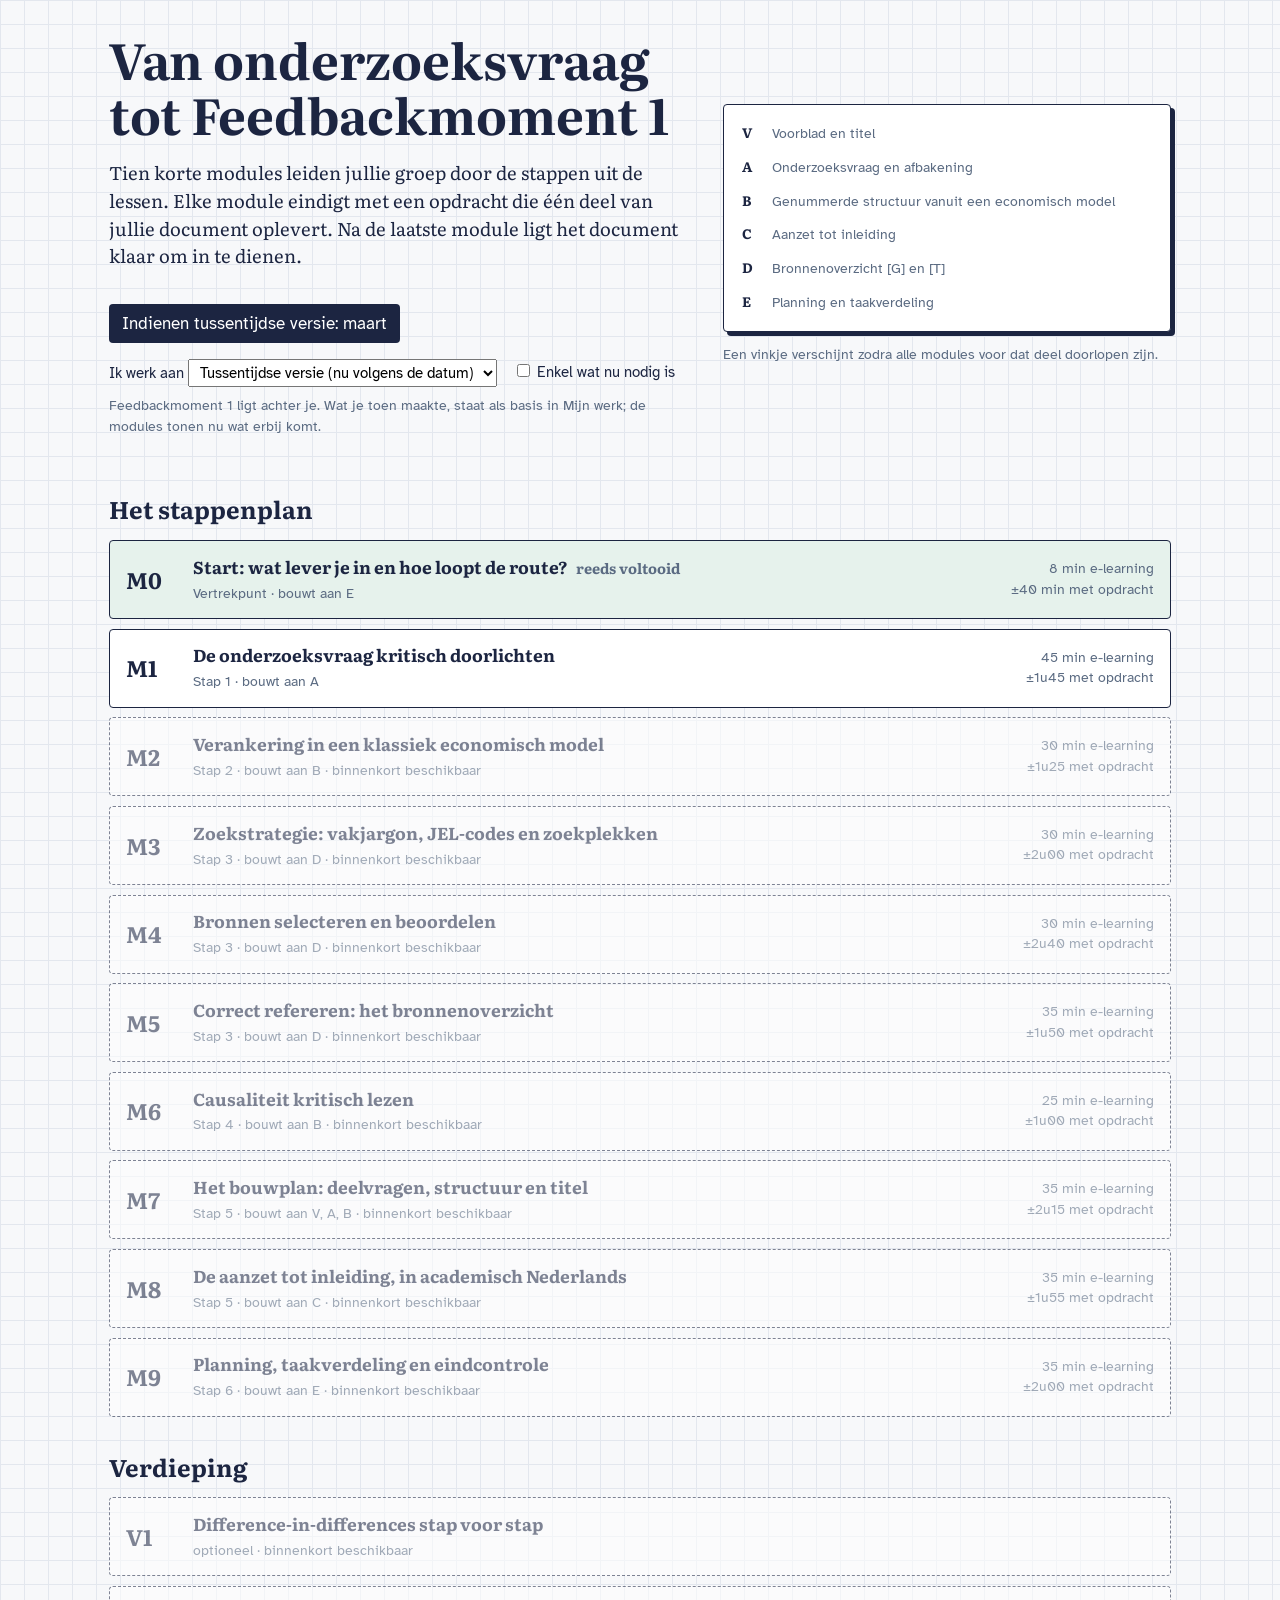
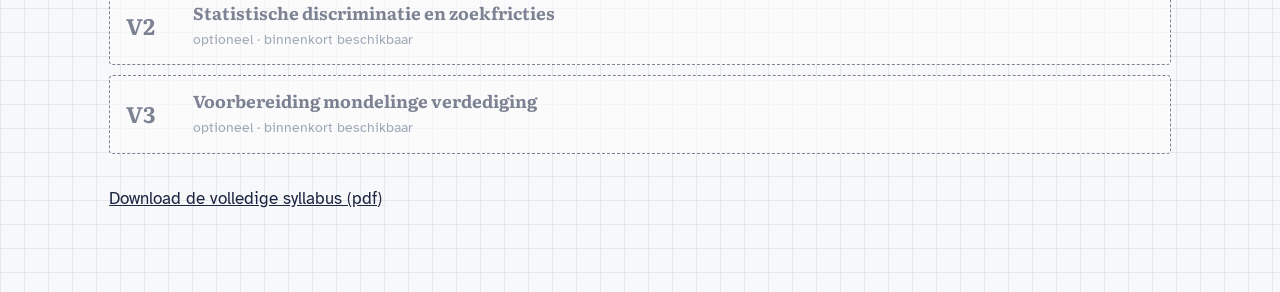
==== index.html @ 2b1e0cc1 "E-learning FM1: M0 en M1" ====
<!DOCTYPE html>
<html lang="nl">
<head>
<meta name="robots" content="noindex">
<meta charset="utf-8">
<meta name="viewport" content="width=device-width, initial-scale=1">
<title>Van onderzoeksvraag tot Feedbackmoment 1</title>
<link rel="preconnect" href="https://fonts.googleapis.com">
<link rel="stylesheet" href="https://fonts.googleapis.com/css2?family=Atkinson+Hyperlegible:wght@400;700&family=Literata:opsz,wght@7..72,400;7..72,600;7..72,700&display=swap">
<link rel="stylesheet" href="assets/style.css?v=20261112h">
</head>
<body>
<main class="start">
  <section class="held">
    <div>
      <h1>Van onderzoeksvraag tot Feedbackmoment&nbsp;1</h1>
      <p class="lead">Tien korte modules leiden jullie groep door de stappen uit de lessen. Elke module eindigt met een opdracht die één deel van jullie document oplevert. Na de laatste module ligt het document klaar om in te dienen.</p>
      <span class="deadline" id="deadline"></span>
      <div class="startfase">
        <label>Ik werk aan <select id="faseKeuze"></select></label>
        <label><input type="checkbox" id="enkelNu"> Enkel wat nu nodig is</label>
      </div>
      <p class="bijschrift" id="faseUitleg" style="font-size:.88rem;color:var(--leisteen);margin-top:.5rem"></p>
    </div>
    <div>
      <div class="blad" id="blad" aria-label="Bouwstenen van het document"></div>
      <p class="bijschrift" style="font-size:.85rem;color:var(--leisteen)">Een vinkje verschijnt zodra alle modules voor dat deel doorlopen zijn.</p>
    </div>
  </section>

  <h2>Het stappenplan</h2>
  <ol class="route" id="route"></ol>

  <h2>Verdieping</h2>
  <ol class="route" id="verdieping"></ol>

  <p style="margin-top:2rem"><a href="syllabus.html" target="_blank" rel="noopener">Download de volledige syllabus (pdf)</a></p>
</main>
<script src="assets/cursus.js?v=20261112h"></script>
<script src="content/fasen.js?v=20261112h"></script>
<script>
  window.addEventListener("error", () => {
    const d = document.getElementById("deadline");
    if (d && !d.textContent) d.textContent = "De pagina laadde niet volledig. Herlaad de pagina (Cmd+Shift+R of Ctrl+F5).";
  });
</script>
<script>
  const fu = (m) => { const u = Math.floor(m / 60), r = m % 60; return u ? u + "u" + String(r).padStart(2, "0") : r + " min"; };
  function tekenStart() {
    const fase = Fase.info();
    document.getElementById("deadline").textContent = "Indienen " + fase.naam.toLowerCase() + ": " + fase.wanneer;
    document.getElementById("faseUitleg").textContent = fase.id === "fm1"
      ? "Elke module toont wat je nu nodig hebt, wat je zeker moet kennen en wat voor later is. Met \"Enkel wat nu nodig is\" slaat de speler de schermen voor later over."
      : "Feedbackmoment 1 ligt achter je. Wat je toen maakte, staat als basis in Mijn werk; de modules tonen nu wat erbij komt.";
    tekenRoute();
  }
  const sel = document.getElementById("faseKeuze");
  sel.replaceChildren(...CURSUS.fasen.map((f) => new Option(f.naam + (f.id === Fase.automatisch() ? " (nu volgens de datum)" : ""), f.id)));
  sel.value = Fase.huidig();
  sel.onchange = () => { Fase.kies(sel.value); tekenStart(); };
  const en = document.getElementById("enkelNu");
  en.checked = !!Opslag.lees("enkelNu", false);
  en.onchange = () => { Opslag.schrijf("enkelNu", en.checked); tekenRoute(); };
  document.getElementById("blad").innerHTML = CURSUS.bouwstenen.map(b => {
    const klaar = CURSUS.modules.filter(m => m.bouwt.includes(b.id)).every(m => Opslag.klaar(m.id));
    return `<div class="regel ${klaar ? "klaar" : ""}"><b>${b.id}</b><span>${b.tekst}</span></div>`;
  }).join("");
  function nodigLabel(m) {
    if (m.voltooid || !m.klaar || Fase.huidig() !== "fm1") return "";
    const f = (window.FASEN[m.id] || {}).slides || {};
    const tel = (e) => Object.values(f).filter((x) => x.fase === e).length;
    const later = tel("maart") + tel("mei"), kennen = tel("kennen");
    const extra = [kennen ? kennen + " schermen zeker kennen" : "", later ? later + " schermen voor later" : ""].filter(Boolean).join(" · ");
    if (!tel("nu")) return '<span class="nodig niet">Niet nodig voor het document' + (extra ? " · " + extra : "") + '</span>';
    return '<span class="nodig">Nu nodig: ±' + fu(m.nunodig) + (m.nunodig < m.totaal ? " (van " + fu(m.totaal) + ")" : "") + (extra ? " · " + extra : "") + '</span>';
  }
  function tekenRoute() {
  document.getElementById("route").innerHTML = CURSUS.modules.map(m => `
    <li class="${m.voltooid ? "voltooid" : (m.klaar ? "" : "nietklaar")}"><a href="module.html?m=${m.id}">
      <span class="nr">${m.nr}</span>
      <span class="wat">${nodigLabel(m)}<b>${m.titel}${m.voltooid ? '<span class="label-voltooid">reeds voltooid</span>' : ""}</b><span>${m.stap} · bouwt aan ${m.bouwt.join(", ")}${m.klaar ? "" : " · binnenkort beschikbaar"}</span></span>
      <span class="min">${m.min} min e-learning<br>±${Math.floor(m.totaal/60) ? Math.floor(m.totaal/60) + "u" : ""}${String(m.totaal%60).padStart(Math.floor(m.totaal/60) ? 2 : 1,"0")}${Math.floor(m.totaal/60) ? "" : " min"} met opdracht${!m.voltooid && Opslag.lees("klaar." + m.id, false) ? "<br>✓ doorlopen" : ""}</span>
    </a></li>`).join("");
  }
  document.getElementById("verdieping").innerHTML = CURSUS.verdieping.map(v => `
    <li class="verdieping nietklaar"><a href="module.html?m=${v.id}"><span class="nr">${v.nr}</span>
      <span class="wat"><b>${v.titel}</b><span>optioneel · binnenkort beschikbaar</span></span><span class="min"></span></a></li>`).join("");
  tekenStart();
</script>
</body>
</html>
---- assets/style.css ----
/* E-learning "Van onderzoeksvraag tot Feedbackmoment 1" – werkblad van een econoom */
:root{
  --inkt:#1C2541;      /* tekst, kaders */
  --papier:#F7F8FA;    /* achtergrond */
  --raster:#E3E7EE;    /* ruitjespapier */
  --leisteen:#5B6B82;  /* secundaire tekst */
  --marker:#E0A526;    /* markeerstift: actief, accent */
  --marker-zacht:#FBEFCF;
  --groen:#2E7D5B;     /* juist / klaar */
  --rood:#B23A3A;      /* fout */
  --wit:#FFFFFF;
  --serif:"Literata", Georgia, serif;
  --sans:"Atkinson Hyperlegible", "Segoe UI", system-ui, sans-serif;
  --r-klein:4px; --r-groot:10px;
}
*{box-sizing:border-box}
html,body{margin:0;height:100%}
body{
  font-family:var(--sans); color:var(--inkt); font-size:17px; line-height:1.5;
  background-color:var(--papier);
  background-image:linear-gradient(var(--raster) 1px,transparent 1px),linear-gradient(90deg,var(--raster) 1px,transparent 1px);
  background-size:24px 24px;
}
a{color:var(--inkt)}
:focus-visible{outline:3px solid var(--marker);outline-offset:2px}
button{font:inherit;color:inherit;cursor:pointer}
.verborgen{position:absolute;left:-9999px}

/* ---------- Kopbalk ---------- */
.kop{display:flex;flex-wrap:wrap;align-items:center;gap:.4rem 1rem;padding:.6rem 1.2rem;background:var(--inkt);color:var(--wit)}
.kop a{color:var(--wit);text-decoration:none}
.kop .modnr{font-family:var(--serif);font-weight:700;font-size:1.35rem;color:var(--marker)}
.kop .modtitel{font-family:var(--serif);font-size:1.1rem}
.kop nav{margin-left:auto;display:flex;gap:.4rem;flex-wrap:wrap}
.kop nav button,.kop nav a{background:transparent;border:1px solid rgba(255,255,255,.35);border-radius:var(--r-klein);padding:.3rem .7rem;font-size:.9rem;color:var(--wit)}
.kop nav button:hover,.kop nav a:hover{border-color:var(--marker)}

/* ---------- Indeling speler ---------- */
.speler{display:grid;grid-template-columns:220px 1fr;gap:1.2rem;padding:1.2rem;max-width:1400px;margin:0 auto;min-height:calc(100% - 52px)}
@media (max-width:900px){.speler{grid-template-columns:1fr}.rail{order:2}}

/* ---------- Rail: bouwstenen van het eindproduct ---------- */
.rail{align-self:start;position:sticky;top:1rem}
.rail h2{font-family:var(--serif);font-size:1rem;margin:0 0 .5rem}
.blad{background:var(--wit);border:1px solid var(--inkt);border-radius:var(--r-klein);padding:.7rem;box-shadow:4px 4px 0 var(--inkt)}
.blad .regel{display:flex;gap:.5rem;align-items:baseline;padding:.35rem .4rem;border-radius:var(--r-klein);font-size:.86rem;color:var(--leisteen)}
.blad .regel b{font-family:var(--serif);color:var(--inkt);min-width:1.4rem}
.blad .regel.hier{background:var(--marker-zacht);color:var(--inkt)}
.blad .regel.klaar{color:var(--inkt)}
.blad .regel.klaar::after{content:"✓";margin-left:auto;color:var(--groen);font-weight:700}
.rail .bijschrift{font-size:.8rem;color:var(--leisteen);margin-top:.5rem}
.stappen{margin-top:1rem;list-style:none;padding:0;font-size:.85rem}
.stappen li{padding:.15rem 0}
.stappen a{text-decoration:none;color:var(--leisteen)}
.stappen a.actief{color:var(--inkt);font-weight:700;border-bottom:3px solid var(--marker)}

/* ---------- Podium ---------- */
.podium{display:flex;flex-direction:column;gap:.8rem;min-width:0}
.scherm{background:var(--wit);border:1px solid var(--inkt);border-radius:var(--r-groot);padding:2rem 2.4rem;min-height:420px;display:flex;flex-direction:column}
.scherm .sectie{display:flex;flex-wrap:wrap;align-items:center;gap:.5rem;font-size:.85rem;color:var(--leisteen);margin:0 0 .2rem}
.scherm .sectie[data-s="Oefening"],.scherm .sectie[data-s="Opdracht"]{color:var(--groen);font-weight:700}
.scherm h1{font-family:var(--serif);font-weight:600;font-size:clamp(1.5rem,2.6vw,2.2rem);line-height:1.2;margin:0 0 1.2rem;max-width:30ch;text-wrap:balance}
.visual{flex:1;font-family:var(--serif);font-size:1.08rem}
.visual p{max-width:68ch}
.bronnen{display:flex;flex-wrap:wrap;gap:.5rem;margin-top:1.2rem}
.bronknop{display:inline-flex;gap:.4rem;align-items:center;background:var(--marker-zacht);border:1px solid var(--marker);border-radius:var(--r-klein);padding:.35rem .75rem;font-size:.9rem;text-decoration:none;color:var(--inkt)}
.bronknop:hover{background:var(--marker)}
.bronknop::before{content:"";width:.8rem;height:1rem;border:1.5px solid var(--inkt);border-radius:2px;background:linear-gradient(var(--inkt),var(--inkt)) 2px 4px/6px 1px no-repeat,linear-gradient(var(--inkt),var(--inkt)) 2px 7px/6px 1px no-repeat}

/* Visual-bouwblokken */
.kernzin{font-family:var(--serif);font-size:clamp(1.4rem,2.4vw,2rem);line-height:1.3;max-width:28ch;margin:1rem 0;padding-left:1rem;border-left:6px solid var(--marker)}
.kaarten{display:grid;grid-template-columns:repeat(auto-fit,minmax(190px,1fr));gap:1rem}
.kaart{border:1px solid var(--inkt);border-radius:var(--r-klein);padding:.9rem 1rem;background:var(--papier)}
.kaart h4{margin:0 0 .3rem;font-size:1.05rem}
.kaart p{margin:0;font-size:.98rem}
.stroom{display:flex;flex-wrap:wrap;gap:.3rem;align-items:stretch}
.stroom .stap{flex:1 1 140px;position:relative;padding:.8rem .9rem .8rem 1rem;background:var(--papier);border:1px solid var(--inkt);border-radius:var(--r-klein)}
.stroom .stap b{display:block;font-size:1.02rem}
.stroom .stap span{font-size:.93rem;color:var(--leisteen)}
.stroom .stap:not(:last-child)::after{content:"";position:absolute;right:-.45rem;top:50%;width:.6rem;height:.6rem;background:var(--wit);border-top:1px solid var(--inkt);border-right:1px solid var(--inkt);transform:translateY(-50%) rotate(45deg);z-index:1}
.duo{display:grid;grid-template-columns:1fr 1fr;gap:1rem}
@media (max-width:640px){.duo{grid-template-columns:1fr}}
.duo>div{padding:1rem;border-radius:var(--r-klein)}
.duo .links{border:1px dashed var(--leisteen);background:var(--papier)}
.duo .rechts{border:2px solid var(--inkt)}
.duo h4{margin:0 0 .4rem}
.tabel{border-collapse:collapse;width:100%;font-size:.95rem}
.tabel th,.tabel td{border:1px solid var(--raster);padding:.45rem .6rem;text-align:left;vertical-align:top}
.tabel th{background:var(--inkt);color:var(--wit);font-family:var(--sans);font-weight:700}
.tabel tr:nth-child(even) td{background:var(--papier)}
.checklist .item{padding:.4rem 0 .4rem 2rem;position:relative;border-bottom:1px solid var(--raster)}
.checklist .item::before{content:"";position:absolute;left:.2rem;top:.6rem;width:1rem;height:1rem;border:2px solid var(--inkt);border-radius:3px}
.accent{background:linear-gradient(transparent 55%,var(--marker-zacht) 55%)}
.vraag{margin-top:1rem;padding:.8rem 1rem;border-left:6px solid var(--inkt);background:var(--papier);font-style:italic}

/* Oefening */
.oefening{margin-top:1rem;font-family:var(--sans)}
.oefening .ovraag{font-weight:700;margin-bottom:.6rem}
.optie{display:block;width:100%;text-align:left;background:var(--wit);border:1px solid var(--inkt);border-radius:var(--r-klein);padding:.6rem .8rem;margin:.35rem 0}
.optie:hover{background:var(--marker-zacht)}
.optie.juist{border:2px solid var(--groen);background:#E6F2EC}
.optie.fout{border:2px solid var(--rood);background:#F7E6E6}
.feedback{margin-top:.6rem;padding:.6rem .8rem;border-radius:var(--r-klein);background:var(--papier);border:1px solid var(--raster)}
.sorteer{display:grid;gap:.6rem}
.sorteer .item{display:flex;gap:.6rem;align-items:center;flex-wrap:wrap;padding:.4rem .6rem;border:1px solid var(--raster);border-radius:var(--r-klein)}
.sorteer .item span{flex:1 1 260px}
.sorteer select{font:inherit;padding:.25rem}
.sorteer .item.juist{border-color:var(--groen)}.sorteer .item.fout{border-color:var(--rood)}
textarea{width:100%;min-height:7rem;font:inherit;padding:.6rem;border:1px solid var(--inkt);border-radius:var(--r-klein)}
.knop{background:var(--inkt);color:var(--wit);border:0;border-radius:var(--r-klein);padding:.5rem 1rem;margin-top:.6rem}
.knop.licht{background:var(--wit);color:var(--inkt);border:1px solid var(--inkt)}

/* Opdracht + rubric */
.opdracht ol{padding-left:1.3rem}
.rubric{margin-top:1rem}

/* ---------- Bediening ---------- */
.bediening{display:flex;align-items:center;gap:.6rem;flex-wrap:wrap;background:var(--inkt);color:var(--wit);border-radius:var(--r-groot);padding:.55rem .8rem}
.bediening button{background:transparent;border:1px solid rgba(255,255,255,.35);color:var(--wit);border-radius:var(--r-klein);padding:.35rem .75rem;min-width:2.6rem}
.bediening button:hover{border-color:var(--marker)}
.bediening .speel{background:var(--marker);color:var(--inkt);border-color:var(--marker);font-weight:700;min-width:6.5rem}
.voortgang{flex:1 1 200px;height:8px;background:rgba(255,255,255,.2);border-radius:4px;overflow:hidden;position:relative;cursor:pointer}
.voortgang .balk{height:100%;width:0;background:var(--marker)}
.teller{font-variant-numeric:tabular-nums;font-size:.9rem;min-width:4.5rem;text-align:center}
.snelheid{display:flex;align-items:center;gap:.3rem;font-size:.9rem}
.snelheid select{font:inherit;background:var(--inkt);color:var(--wit);border:1px solid rgba(255,255,255,.35);border-radius:var(--r-klein);padding:.2rem}

/* Transcript */
.transcript{background:var(--wit);border:1px solid var(--raster);border-radius:var(--r-groot);padding:1rem 1.4rem}
.transcript summary{cursor:pointer;font-weight:700}
.transcript p{font-family:var(--serif);max-width:72ch;margin:.6rem 0 0}
.audiostatus{font-size:.85rem;color:var(--leisteen)}

/* Dia-overgang: enkel bij wissel van scherm */
@media (prefers-reduced-motion:no-preference){
  .scherm.wissel{animation:wissel .35s ease-out}
  @keyframes wissel{from{opacity:.2;transform:translateX(12px)}to{opacity:1;transform:none}}
}

/* ---------- Startpagina ---------- */
.start{max-width:1100px;margin:0 auto;padding:2rem 1.2rem 4rem}
.start .held{display:grid;grid-template-columns:1.3fr 1fr;gap:2rem;align-items:center;margin-bottom:2.5rem}
@media (max-width:820px){.start .held{grid-template-columns:1fr}}
.start h1{font-family:var(--serif);font-size:clamp(2rem,4vw,3.1rem);line-height:1.1;margin:0 0 1rem}
.start .lead{font-family:var(--serif);font-size:1.15rem;max-width:56ch}
.start .deadline{display:inline-block;margin-top:1rem;padding:.4rem .8rem;background:var(--inkt);color:var(--wit);border-radius:var(--r-klein)}
.start h2{font-family:var(--serif);font-size:1.5rem;margin:2rem 0 .8rem}
.route{list-style:none;padding:0;margin:0;display:grid;gap:.6rem}
.route li a{display:grid;grid-template-columns:3.2rem 1fr auto;gap:1rem;align-items:center;text-decoration:none;background:var(--wit);border:1px solid var(--inkt);border-radius:var(--r-klein);padding:.8rem 1rem}
.route li a:hover{box-shadow:4px 4px 0 var(--marker)}
.route .nr{font-family:var(--serif);font-weight:700;font-size:1.4rem}
.route .wat b{display:block;font-family:var(--serif);font-size:1.08rem}
.route .wat span{font-size:.9rem;color:var(--leisteen)}
.route .min{font-size:.85rem;color:var(--leisteen);text-align:right}
.route li.nietklaar a{opacity:.55;pointer-events:none;border-style:dashed}
.route li.verdieping a{border-style:dashed}

/* Syllabus (print) */
.syllabus{max-width:780px;margin:0 auto;padding:2rem;background:var(--wit);font-family:var(--serif)}
.syllabus h1{font-size:2rem}.syllabus h2{margin-top:2.5rem;border-bottom:2px solid var(--inkt)}
.syllabus .bronverwijzing{font-family:var(--sans);font-size:.85rem;color:var(--leisteen)}
@media print{
  body{background:none;font-size:11pt}
  .geen-print{display:none!important}
  .syllabus{padding:0;max-width:none}
  .syllabus h2{page-break-before:always}
  .scherm,.kaart,.stroom .stap{break-inside:avoid}
}

@media (max-width:700px){.kop nav{width:100%;margin-left:0}.kop nav button,.kop nav a{font-size:.8rem;padding:.25rem .5rem}.scherm{padding:1.2rem}}

/* Bronpaneel onderaan */
.bronknop{cursor:pointer;font-family:var(--sans)}
.bronknop[aria-expanded="true"]{background:var(--marker)}
.bronpaneel{background:var(--wit);border:1px solid var(--inkt);border-radius:var(--r-groot);overflow:hidden}
.bronkop{display:flex;gap:1rem;align-items:center;padding:.5rem .9rem;background:var(--marker-zacht);border-bottom:1px solid var(--marker);font-size:.92rem}
.bronkop a{margin-left:auto}
.bronkop button{background:var(--wit);border:1px solid var(--inkt);border-radius:var(--r-klein);padding:.2rem .6rem}
.bronpaneel iframe{display:block;width:100%;height:75vh;border:0}
/* Einde van de module */
.bediening button:disabled{opacity:.35;cursor:not-allowed;border-color:rgba(255,255,255,.2)}
.einde{margin-top:1.5rem;padding:1rem 1.2rem;border:2px solid var(--groen);border-radius:var(--r-klein);background:#E6F2EC;font-family:var(--sans)}
.einde h4{margin:0 0 .4rem;font-size:1.1rem}
.einde .knoppen{display:flex;gap:.6rem;flex-wrap:wrap;margin-top:.6rem}
.einde a.knop{text-decoration:none;display:inline-block}
/* Werkvelden in de opdracht */
.werkveld{margin-top:1rem}
.werkveld label{display:block;font-weight:700;margin-bottom:.3rem}
.werkveld .bs{display:inline-block;min-width:1.4rem;text-align:center;margin-right:.4rem;background:var(--inkt);color:var(--wit);border-radius:3px;font-size:.85rem}
.werkveld small{color:var(--leisteen)}
/* Melding */
.toast{position:fixed;bottom:1.2rem;left:50%;transform:translateX(-50%);background:var(--inkt);color:var(--wit);padding:.7rem 1.1rem;border-radius:var(--r-klein);max-width:90vw;z-index:10}
/* Startpagina: reeds voltooid */
.route li.voltooid a{background:#E6F2EC}
.label-voltooid{display:inline-block;margin-left:.5rem;font-size:.8rem;color:var(--groen);font-weight:700}

/* Overzichtsbalk: klein, bovenaan het scherm */
.overzicht{display:flex;flex-wrap:wrap;gap:.25rem .9rem;list-style:none;margin:0 0 1rem;padding:0 0 .6rem;border-bottom:1px solid var(--raster);font-size:.78rem;color:var(--leisteen)}
.overzicht li{white-space:nowrap}
.overzicht li.gedaan{color:var(--groen)}
.overzicht li.gedaan::before{content:"✓ "}
.overzicht li.hier{color:var(--inkt);font-weight:700;border-bottom:3px solid var(--marker)}
.overzicht li.later{opacity:.75}
.optie.verdedigbaar{border:2px solid var(--marker);background:var(--marker-zacht)}

/* Fasen en inlevermomenten */
.fasebalk{display:flex;flex-wrap:wrap;align-items:center;gap:.4rem 1.2rem;padding:.45rem 1.2rem;background:var(--marker-zacht);border-bottom:1px solid var(--marker);font-size:.92rem}
.fasebalk select{font:inherit;padding:.15rem .3rem;margin-left:.3rem}
.fasebalk .fasewanneer{color:var(--leisteen)}
.fasebalk .schakel{margin-left:auto;display:inline-flex;gap:.4rem;align-items:center;cursor:pointer}
.fase-badge{display:inline-block;font-size:.78rem;font-weight:700;padding:.12rem .55rem;border-radius:999px;border:1px solid transparent}
.fase-badge:empty{display:none}
.fase-badge.nu{background:#E6F2EC;color:var(--groen);border-color:var(--groen)}
.fase-badge.kennen{background:var(--wit);color:var(--inkt);border-color:var(--inkt)}
.fase-badge.basis{background:var(--papier);color:var(--leisteen);border-color:var(--raster)}
.fase-badge.later{background:var(--papier);color:var(--leisteen);border:1px dashed var(--leisteen);font-weight:400}
.fase-reden{display:block;font-size:.8rem;color:var(--leisteen);margin-top:-.8rem;margin-bottom:1rem}
.overzicht li.laterfase{opacity:.5;text-decoration:line-through dotted}
.startkader{display:grid;grid-template-columns:repeat(auto-fit,minmax(200px,1fr));gap:.8rem;margin-top:1.4rem;font-family:var(--sans)}
.startkader>div{border-radius:var(--r-klein);padding:.8rem 1rem;font-size:.92rem}
.startkader h4{margin:0 0 .4rem;font-size:.95rem}
.startkader ul{margin:0;padding-left:1.1rem}
.startkader li{margin:.2rem 0}
.startkader .k-nu{background:#E6F2EC;border:1px solid var(--groen)}
.startkader .k-kennen{background:var(--wit);border:1px solid var(--inkt)}
.startkader .k-later{background:var(--papier);border:1px dashed var(--leisteen)}
.opdracht h4.fasekop{margin:1.2rem 0 .3rem;font-family:var(--sans);font-size:.95rem;display:flex;gap:.5rem;align-items:center}
.opdracht ol.later{color:var(--leisteen)}
.werkveld.later{opacity:.75}
.route .nodig{display:block;font-size:.78rem;color:var(--groen);font-weight:700}
.route .nodig.niet{color:var(--leisteen);font-weight:400}
.startfase{display:flex;flex-wrap:wrap;gap:.6rem 1rem;align-items:center;margin-top:1rem;font-size:.95rem}
.startfase select{font:inherit;padding:.2rem .4rem}

/* Openingsscherm onderzoeksvraag */
.vraagmeta{font-family:var(--sans);font-size:.9rem;color:var(--leisteen)}
.waarschuwing{margin-top:1.2rem;padding:1rem 1.2rem;border:2px solid var(--rood);border-radius:var(--r-klein);background:#FBEDED;font-family:var(--sans)}
.waarschuwing .nieuwevraag{font-family:var(--serif);font-size:1.15rem;margin:.5rem 0}
/* M1 v4: vier vakken per scherm (regel I1) */
.vakken{display:grid;grid-template-columns:1fr 1fr;gap:.8rem}
@media (max-width:700px){.vakken{grid-template-columns:1fr}}
.vak{border:1px solid var(--raster);border-left:5px solid var(--leisteen);border-radius:var(--r-klein);padding:.7rem 1rem;background:var(--wit)}
.vak h4{margin:0 0 .35rem;font-family:var(--sans);font-size:.85rem;font-weight:700;color:var(--leisteen)}
.vak p,.vak li{margin:.2rem 0;font-size:.98rem}
.vak ul{margin:.2rem 0;padding-left:1.1rem}
.vak.slide{background:var(--papier);border-left-color:var(--inkt)}
.vak.slide p{font-family:var(--serif)}
.vak.jullie{border-left-color:var(--groen)}
.vak.doen{border-left-color:var(--marker)}
.vak.waar{border-left-color:var(--inkt)}
.plek{display:inline-block;margin:.15rem .3rem .15rem 0;padding:.1rem .55rem;border:1.5px solid var(--inkt);border-radius:999px;font-family:var(--sans);font-size:.85rem;font-weight:600}
.plek.niet{border-style:dashed;color:var(--leisteen);border-color:var(--leisteen)}
/* M1 v5: kritische doorlichting */
.vraagstrip{margin:0 0 1rem;padding:.8rem 1rem;border-left:6px solid var(--inkt);background:var(--papier);line-height:1.8;font-family:var(--serif)}
mark.stuk{background:var(--marker-zacht);padding:.05rem .25rem;border-radius:3px;font-weight:700;color:var(--inkt)}
.vak.risico{border-left-color:var(--rood)}
.optiekop{margin:1rem 0 .4rem;font-family:var(--sans);font-size:.95rem}
.waarregel{margin-top:.8rem;font-size:.95rem}
.impact{display:block;font-size:.9rem;color:var(--leisteen);margin-top:.15rem}
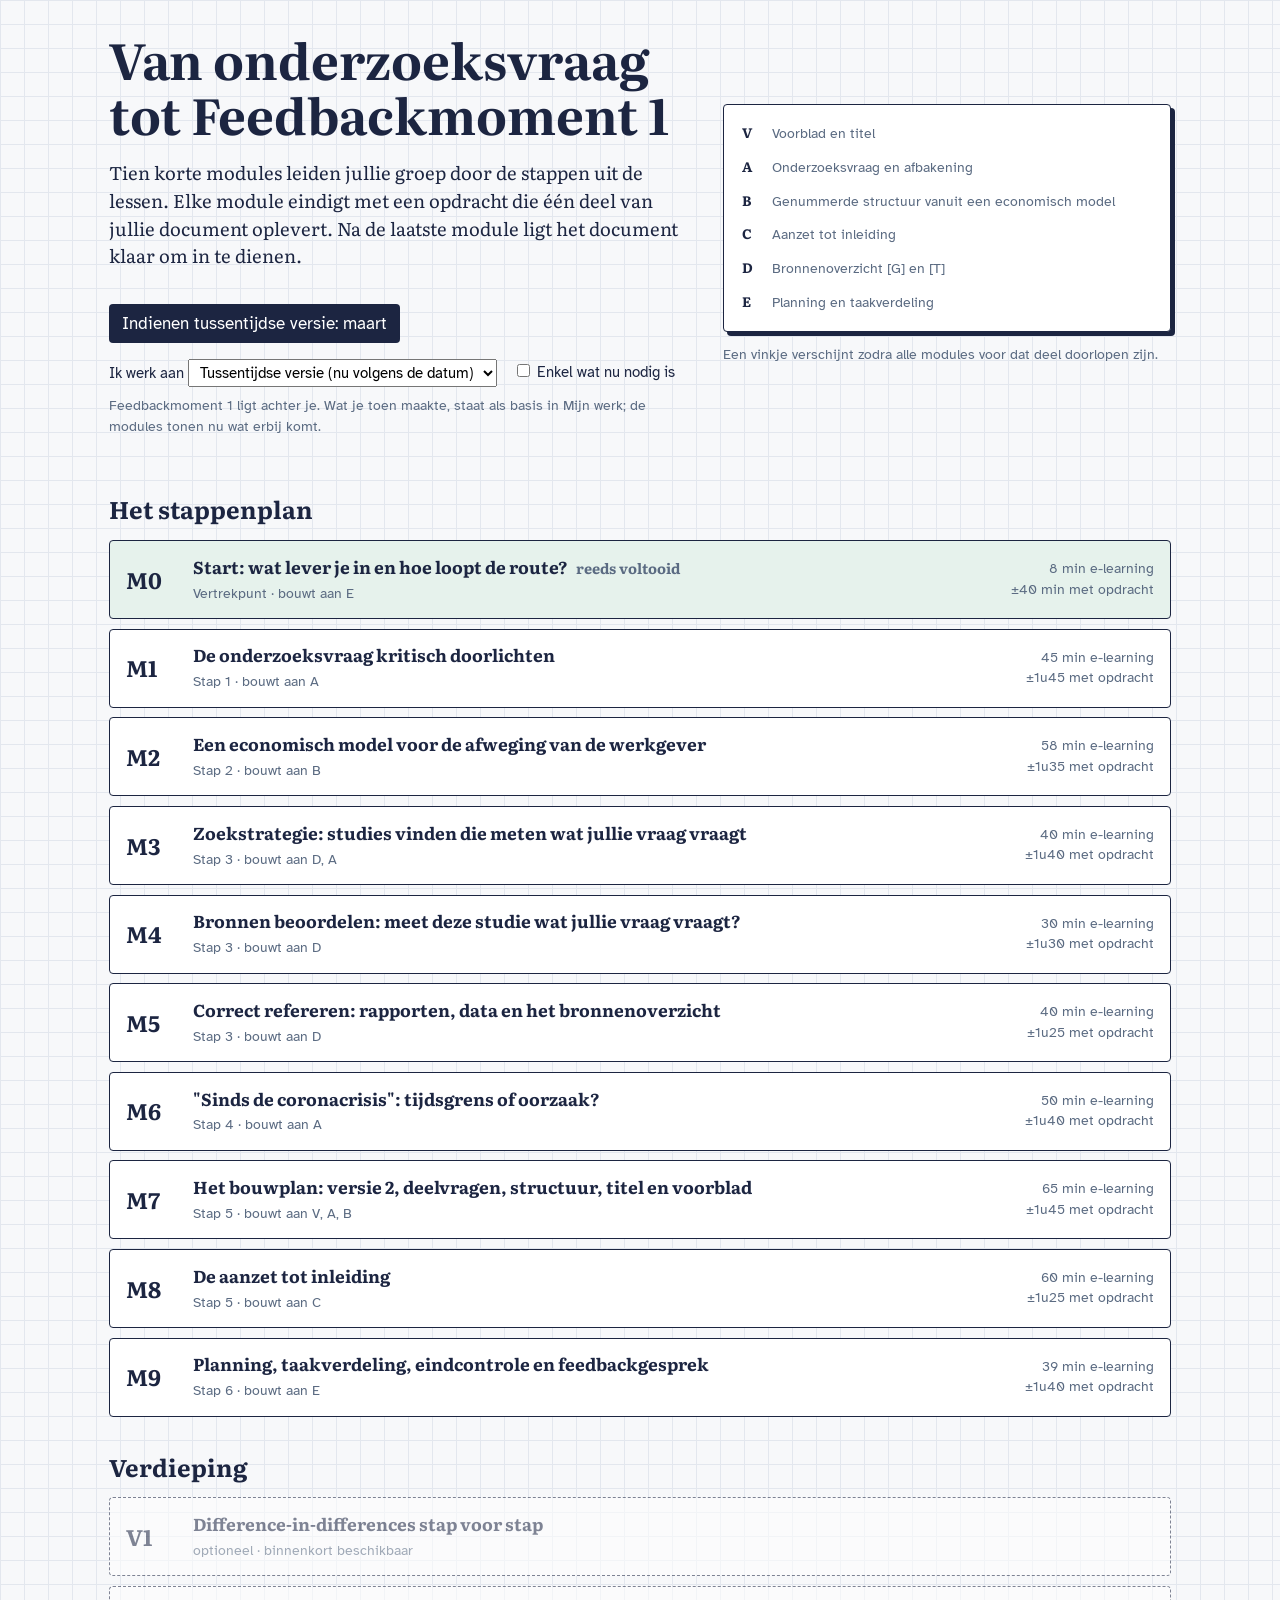
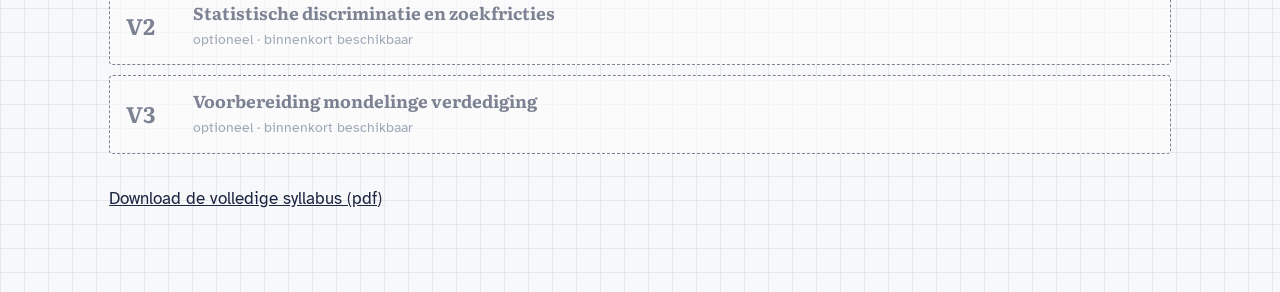
==== commit e5abf230: "Publicatie 2026-11-17 00:39" ====
--- a/index.html
+++ b/index.html
@@ -7,7 +7,7 @@
 <title>Van onderzoeksvraag tot Feedbackmoment 1</title>
 <link rel="preconnect" href="https://fonts.googleapis.com">
 <link rel="stylesheet" href="https://fonts.googleapis.com/css2?family=Atkinson+Hyperlegible:wght@400;700&family=Literata:opsz,wght@7..72,400;7..72,600;7..72,700&display=swap">
-<link rel="stylesheet" href="assets/style.css?v=20261112h">
+<link rel="stylesheet" href="assets/style.css?v=20261117b">
 </head>
 <body>
 <main class="start">
@@ -36,8 +36,8 @@
 
   <p style="margin-top:2rem"><a href="syllabus.html" target="_blank" rel="noopener">Download de volledige syllabus (pdf)</a></p>
 </main>
-<script src="assets/cursus.js?v=20261112h"></script>
-<script src="content/fasen.js?v=20261112h"></script>
+<script src="assets/cursus.js?v=20261117b"></script>
+<script src="content/fasen.js?v=20261117b"></script>
 <script>
   window.addEventListener("error", () => {
     const d = document.getElementById("deadline");
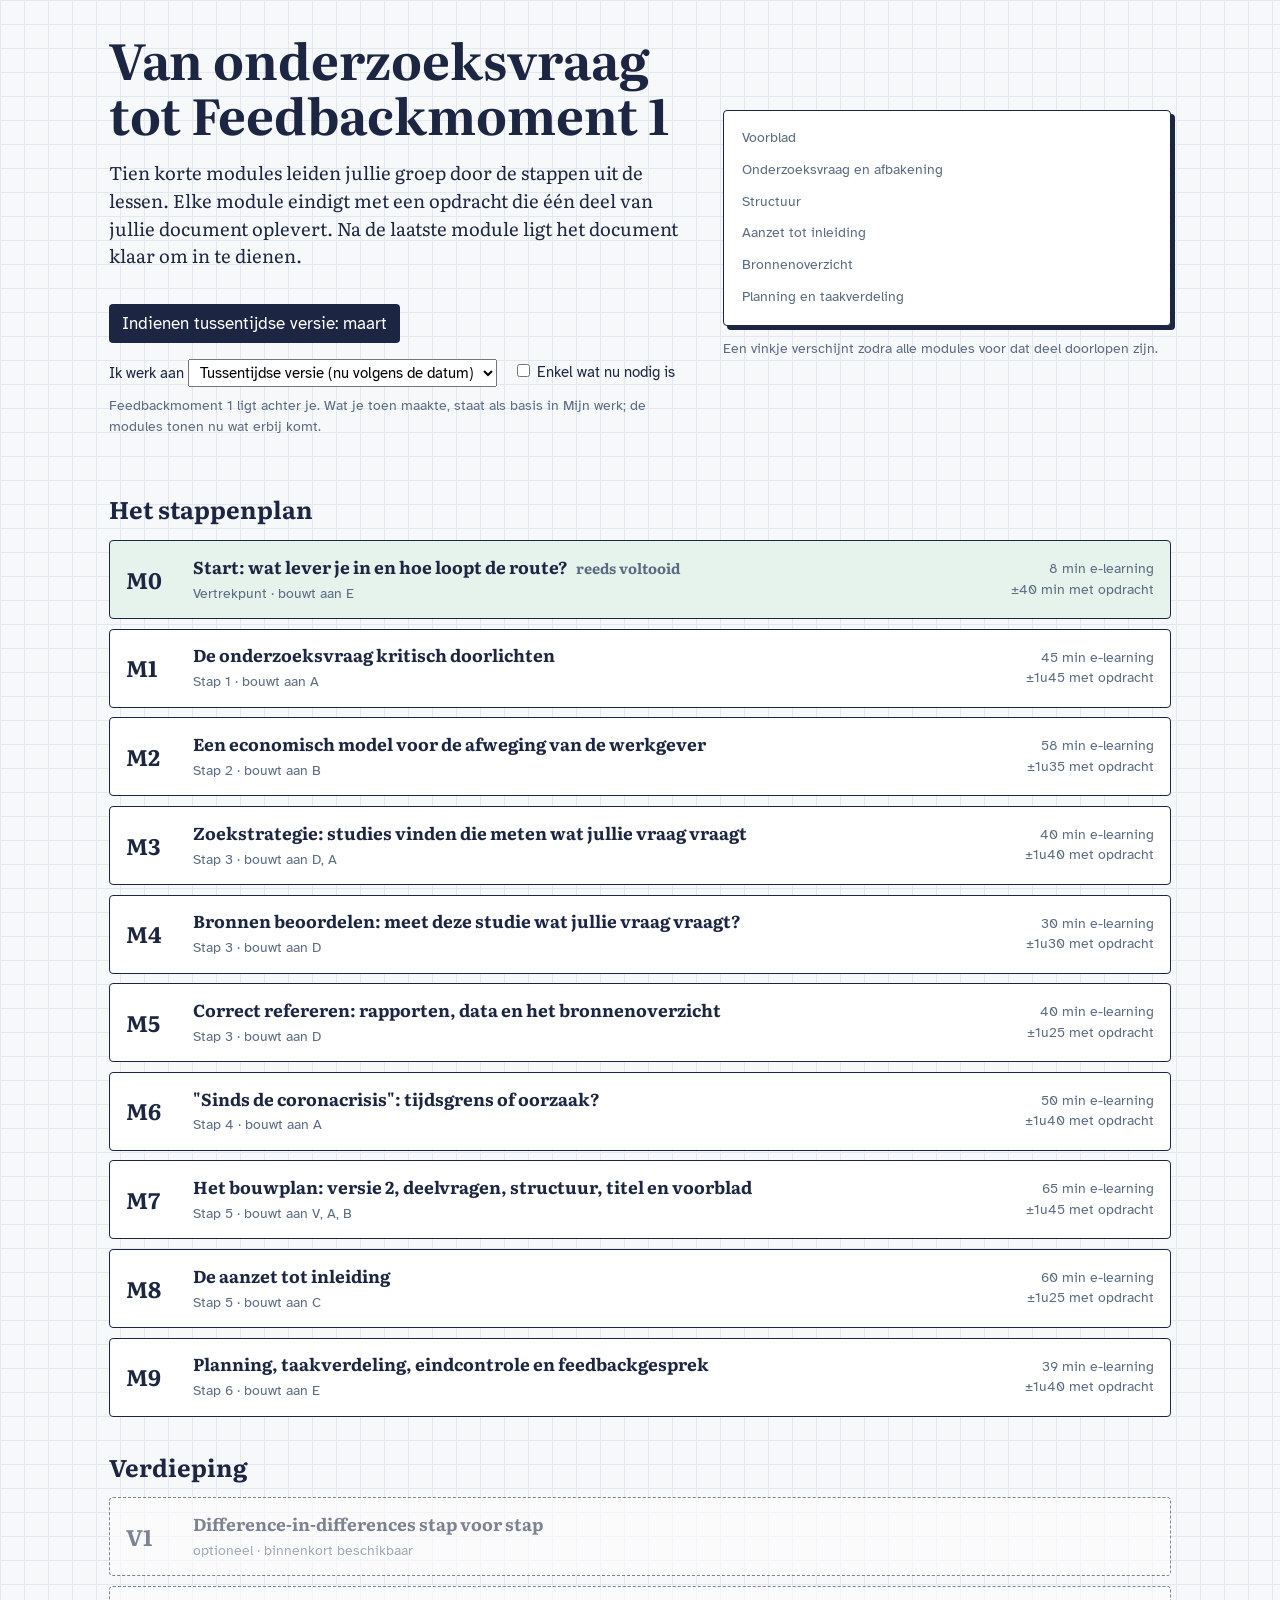
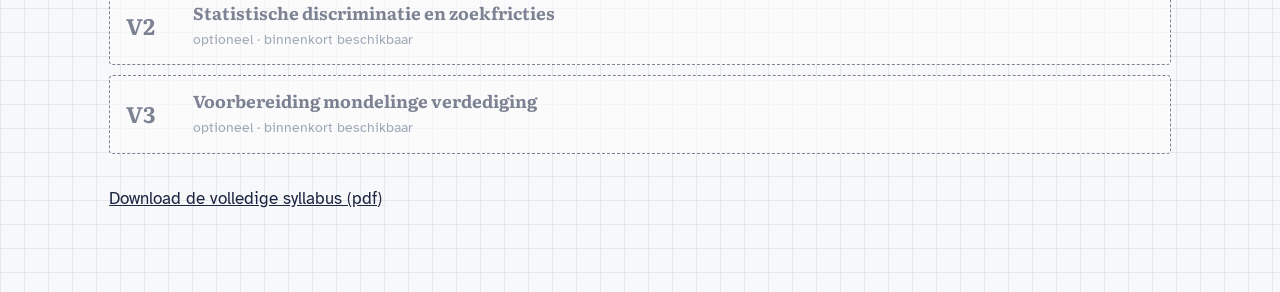
==== commit ec473889: "Publicatie 2026-11-17 01:04" ====
--- a/index.html
+++ b/index.html
@@ -7,7 +7,7 @@
 <title>Van onderzoeksvraag tot Feedbackmoment 1</title>
 <link rel="preconnect" href="https://fonts.googleapis.com">
 <link rel="stylesheet" href="https://fonts.googleapis.com/css2?family=Atkinson+Hyperlegible:wght@400;700&family=Literata:opsz,wght@7..72,400;7..72,600;7..72,700&display=swap">
-<link rel="stylesheet" href="assets/style.css?v=20261117b">
+<link rel="stylesheet" href="assets/style.css?v=20261117c">
 </head>
 <body>
 <main class="start">
@@ -36,8 +36,8 @@
 
   <p style="margin-top:2rem"><a href="syllabus.html" target="_blank" rel="noopener">Download de volledige syllabus (pdf)</a></p>
 </main>
-<script src="assets/cursus.js?v=20261117b"></script>
-<script src="content/fasen.js?v=20261117b"></script>
+<script src="assets/cursus.js?v=20261117c"></script>
+<script src="content/fasen.js?v=20261117c"></script>
 <script>
   window.addEventListener("error", () => {
     const d = document.getElementById("deadline");
@@ -63,7 +63,7 @@
   en.onchange = () => { Opslag.schrijf("enkelNu", en.checked); tekenRoute(); };
   document.getElementById("blad").innerHTML = CURSUS.bouwstenen.map(b => {
     const klaar = CURSUS.modules.filter(m => m.bouwt.includes(b.id)).every(m => Opslag.klaar(m.id));
-    return `<div class="regel ${klaar ? "klaar" : ""}"><b>${b.id}</b><span>${b.tekst}</span></div>`;
+    return `<div class="regel ${klaar ? "klaar" : ""}"><span>${b.tekst}</span></div>`;
   }).join("");
   function nodigLabel(m) {
     if (m.voltooid || !m.klaar || Fase.huidig() !== "fm1") return "";
--- a/assets/style.css
+++ b/assets/style.css
@@ -186,7 +186,7 @@
 /* Werkvelden in de opdracht */
 .werkveld{margin-top:1rem}
 .werkveld label{display:block;font-weight:700;margin-bottom:.3rem}
-.werkveld .bs{display:inline-block;min-width:1.4rem;text-align:center;margin-right:.4rem;background:var(--inkt);color:var(--wit);border-radius:3px;font-size:.85rem}
+.werkveld .bs{display:inline-block;padding:0 .45rem;text-align:center;margin-right:.4rem;background:var(--inkt);color:var(--wit);border-radius:3px;font-size:.85rem}
 .werkveld small{color:var(--leisteen)}
 /* Melding */
 .toast{position:fixed;bottom:1.2rem;left:50%;transform:translateX(-50%);background:var(--inkt);color:var(--wit);padding:.7rem 1.1rem;border-radius:var(--r-klein);max-width:90vw;z-index:10}
